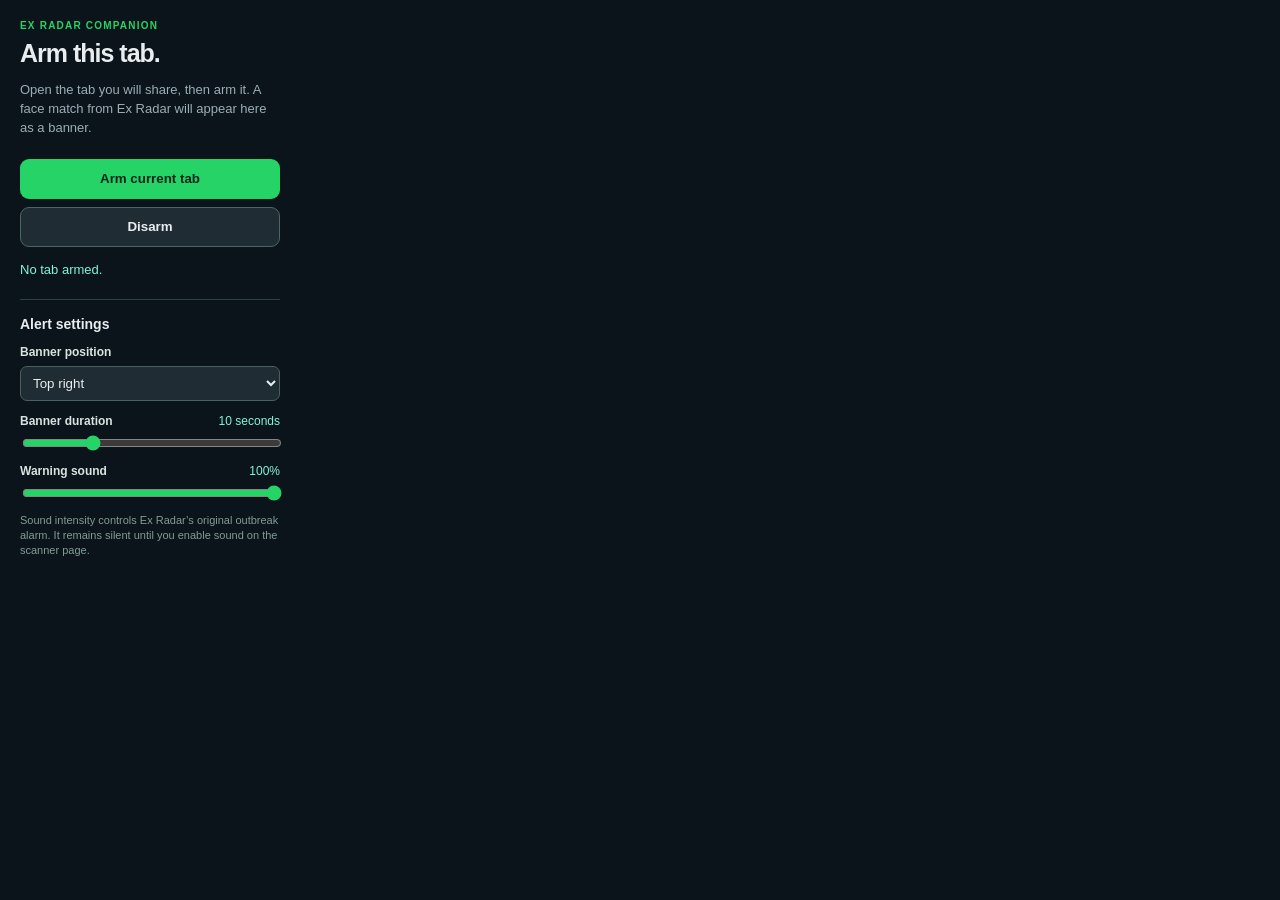
==== extension/popup.html @ 6b872ed1 "Deploy Ex Radar web app and companion extension" ====
<!doctype html>
<html lang="en">
  <head>
    <meta charset="UTF-8" />
    <meta name="viewport" content="width=device-width, initial-scale=1" />
    <title>Ex Radar Companion</title>
    <link rel="stylesheet" href="popup.css" />
  </head>
  <body>
    <main>
      <p class="kicker">EX RADAR COMPANION</p>
      <h1>Arm this tab.</h1>
      <p class="copy">Open the tab you will share, then arm it. A face match from Ex Radar will appear here as a banner.</p>
      <button id="arm-button">Arm current tab</button>
      <button id="clear-button" class="secondary">Disarm</button>
      <p id="status" role="status">No tab armed.</p>
      <section class="settings" aria-labelledby="settings-title">
        <h2 id="settings-title">Alert settings</h2>
        <label>Banner position
          <select id="position-input">
            <option value="top-right">Top right</option>
            <option value="top-left">Top left</option>
            <option value="bottom-right">Bottom right</option>
            <option value="bottom-left">Bottom left</option>
          </select>
        </label>
        <label>Banner duration <output id="duration-value">10 seconds</output>
          <input id="duration-input" type="range" min="3" max="30" step="1" value="10" />
        </label>
        <label>Warning sound <output id="sound-value">100%</output>
          <input id="sound-input" type="range" min="0" max="100" step="10" value="100" />
        </label>
        <p class="setting-help">Sound intensity controls Ex Radar’s original outbreak alarm. It remains silent until you enable sound on the scanner page.</p>
      </section>
    </main>
    <script src="popup.js"></script>
  </body>
</html>
---- extension/popup.css ----
:root { color-scheme: dark; }
body { width: 300px; margin: 0; color: #e9edef; font-family: Arial, sans-serif; background: #0b141a; }
main { padding: 20px; }
.kicker { margin: 0 0 8px; color: #25d366; font-size: 10px; font-weight: 800; letter-spacing: .12em; }
h1 { margin: 0; font-size: 25px; letter-spacing: -.04em; }
.copy, #status { color: #9aaeb6; font-size: 13px; line-height: 1.45; }
button { width: 100%; min-height: 40px; margin-top: 8px; border: 0; border-radius: 9px; color: #05251e; font-weight: 800; cursor: pointer; background: #25d366; }
button.secondary { border: 1px solid #4a6861; color: #e9edef; background: #202c33; }
#status { min-height: 20px; margin: 14px 0 0; color: #80f6d6; }
.settings { margin-top: 18px; padding-top: 16px; border-top: 1px solid #29443e; }
h2 { margin: 0 0 12px; font-size: 14px; }
label { display: block; margin-top: 13px; color: #d7e4e1; font-size: 12px; font-weight: 700; }
select, input { display: block; width: 100%; margin-top: 7px; accent-color: #25d366; }
select { padding: 8px; border: 1px solid #48615d; border-radius: 7px; color: #e9edef; background: #202c33; }
output { float: right; color: #80f6d6; font-weight: 400; }
.setting-help { margin: 12px 0 0; color: #829c95; font-size: 11px; line-height: 1.4; }
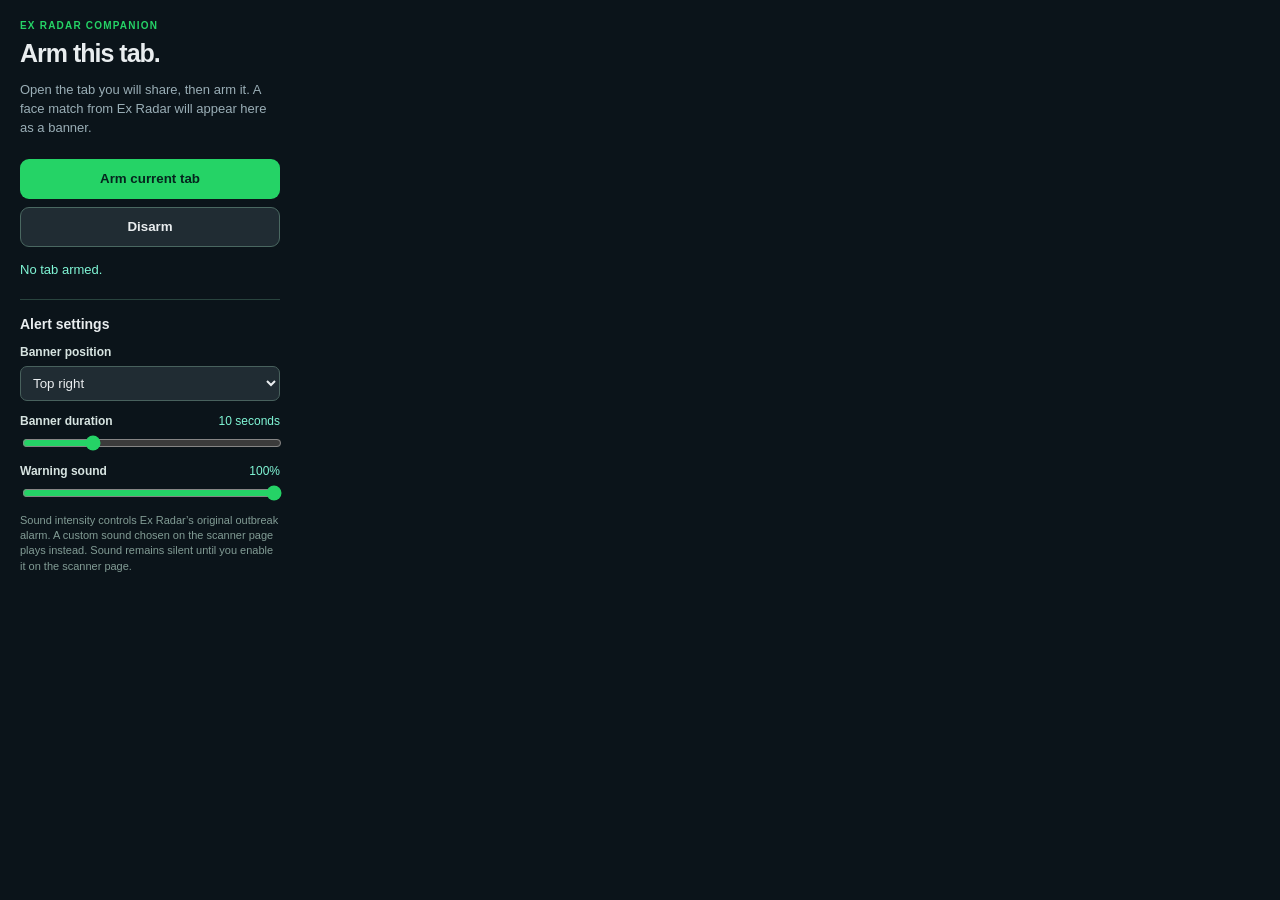
==== commit b5535652: "custom sound" ====
--- a/extension/popup.html
+++ b/extension/popup.html
@@ -1,38 +1,43 @@
 <!doctype html>
 <html lang="en">
-  <head>
-    <meta charset="UTF-8" />
-    <meta name="viewport" content="width=device-width, initial-scale=1" />
-    <title>Ex Radar Companion</title>
-    <link rel="stylesheet" href="popup.css" />
-  </head>
-  <body>
-    <main>
-      <p class="kicker">EX RADAR COMPANION</p>
-      <h1>Arm this tab.</h1>
-      <p class="copy">Open the tab you will share, then arm it. A face match from Ex Radar will appear here as a banner.</p>
-      <button id="arm-button">Arm current tab</button>
-      <button id="clear-button" class="secondary">Disarm</button>
-      <p id="status" role="status">No tab armed.</p>
-      <section class="settings" aria-labelledby="settings-title">
-        <h2 id="settings-title">Alert settings</h2>
-        <label>Banner position
-          <select id="position-input">
-            <option value="top-right">Top right</option>
-            <option value="top-left">Top left</option>
-            <option value="bottom-right">Bottom right</option>
-            <option value="bottom-left">Bottom left</option>
-          </select>
-        </label>
-        <label>Banner duration <output id="duration-value">10 seconds</output>
-          <input id="duration-input" type="range" min="3" max="30" step="1" value="10" />
-        </label>
-        <label>Warning sound <output id="sound-value">100%</output>
-          <input id="sound-input" type="range" min="0" max="100" step="10" value="100" />
-        </label>
-        <p class="setting-help">Sound intensity controls Ex Radar’s original outbreak alarm. It remains silent until you enable sound on the scanner page.</p>
-      </section>
-    </main>
-    <script src="popup.js"></script>
-  </body>
-</html>
+
+<head>
+  <meta charset="UTF-8" />
+  <meta name="viewport" content="width=device-width, initial-scale=1" />
+  <title>Ex Radar Companion</title>
+  <link rel="stylesheet" href="popup.css" />
+</head>
+
+<body>
+  <main>
+    <p class="kicker">EX RADAR COMPANION</p>
+    <h1>Arm this tab.</h1>
+    <p class="copy">Open the tab you will share, then arm it. A face match from Ex Radar will appear here as a banner.
+    </p>
+    <button id="arm-button">Arm current tab</button>
+    <button id="clear-button" class="secondary">Disarm</button>
+    <p id="status" role="status">No tab armed.</p>
+    <section class="settings" aria-labelledby="settings-title">
+      <h2 id="settings-title">Alert settings</h2>
+      <label>Banner position
+        <select id="position-input">
+          <option value="top-right">Top right</option>
+          <option value="top-left">Top left</option>
+          <option value="bottom-right">Bottom right</option>
+          <option value="bottom-left">Bottom left</option>
+        </select>
+      </label>
+      <label>Banner duration <output id="duration-value">10 seconds</output>
+        <input id="duration-input" type="range" min="3" max="30" step="1" value="10" />
+      </label>
+      <label>Warning sound <output id="sound-value">100%</output>
+        <input id="sound-input" type="range" min="0" max="100" step="10" value="100" />
+      </label>
+      <p class="setting-help">Sound intensity controls Ex Radar’s original outbreak alarm. A custom sound chosen on the
+        scanner page plays instead. Sound remains silent until you enable it on the scanner page.</p>
+    </section>
+  </main>
+  <script src="popup.js"></script>
+</body>
+
+</html>
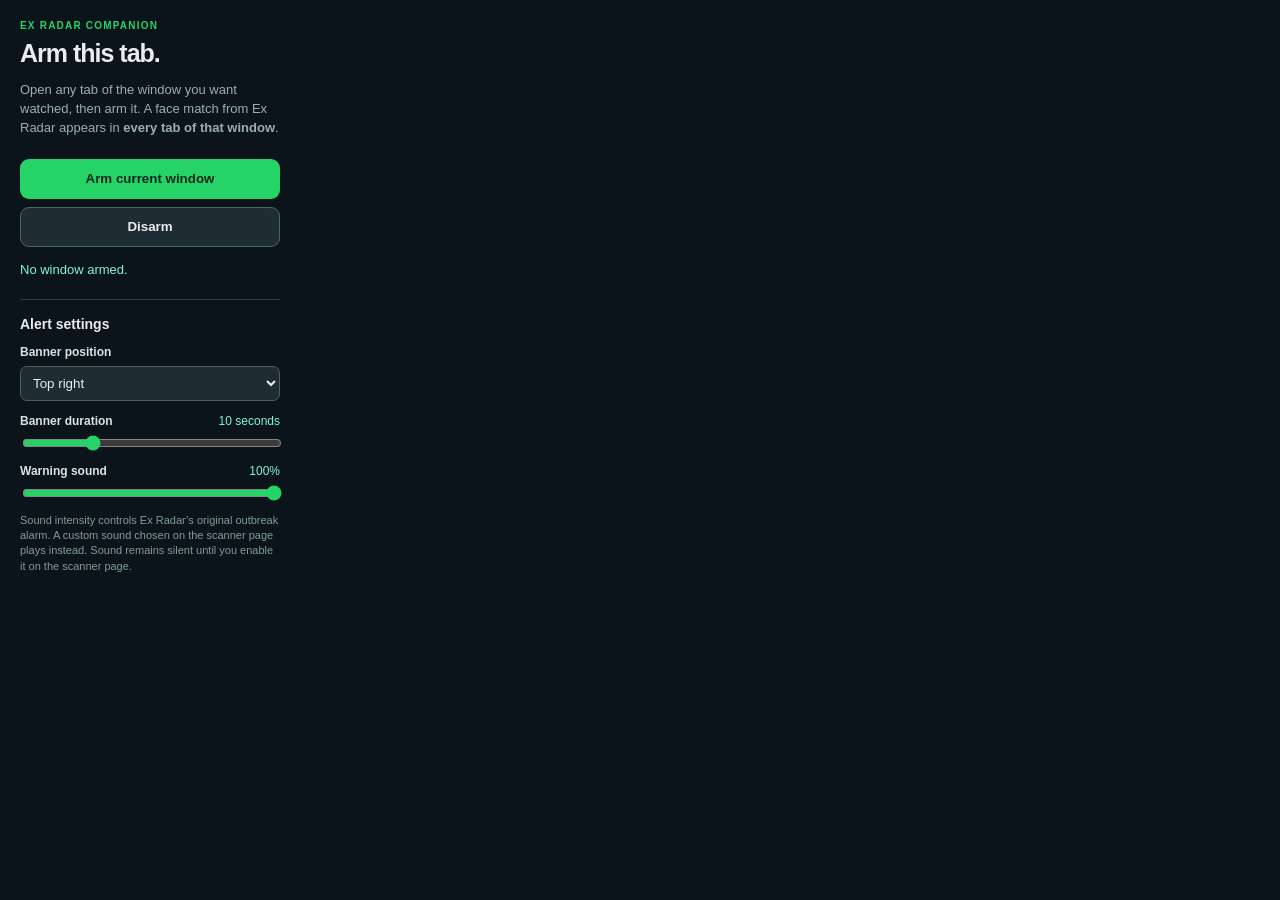
==== commit 236f7609: "notification" ====
--- a/extension/popup.html
+++ b/extension/popup.html
@@ -11,12 +11,10 @@
 <body>
   <main>
     <p class="kicker">EX RADAR COMPANION</p>
-    <h1>Arm this tab.</h1>
-    <p class="copy">Open the tab you will share, then arm it. A face match from Ex Radar will appear here as a banner.
-    </p>
-    <button id="arm-button">Arm current tab</button>
-    <button id="clear-button" class="secondary">Disarm</button>
-    <p id="status" role="status">No tab armed.</p>
+    <h1>Arm this tab.</h1>      <p class="copy">Open any tab of the window you want watched, then arm it. A face match from Ex Radar appears in <strong>every tab of that window</strong>.</p>
+      <button id="arm-button">Arm current window</button>
+      <button id="clear-button" class="secondary">Disarm</button>
+      <p id="status" role="status">No window armed.</p>
     <section class="settings" aria-labelledby="settings-title">
       <h2 id="settings-title">Alert settings</h2>
       <label>Banner position
